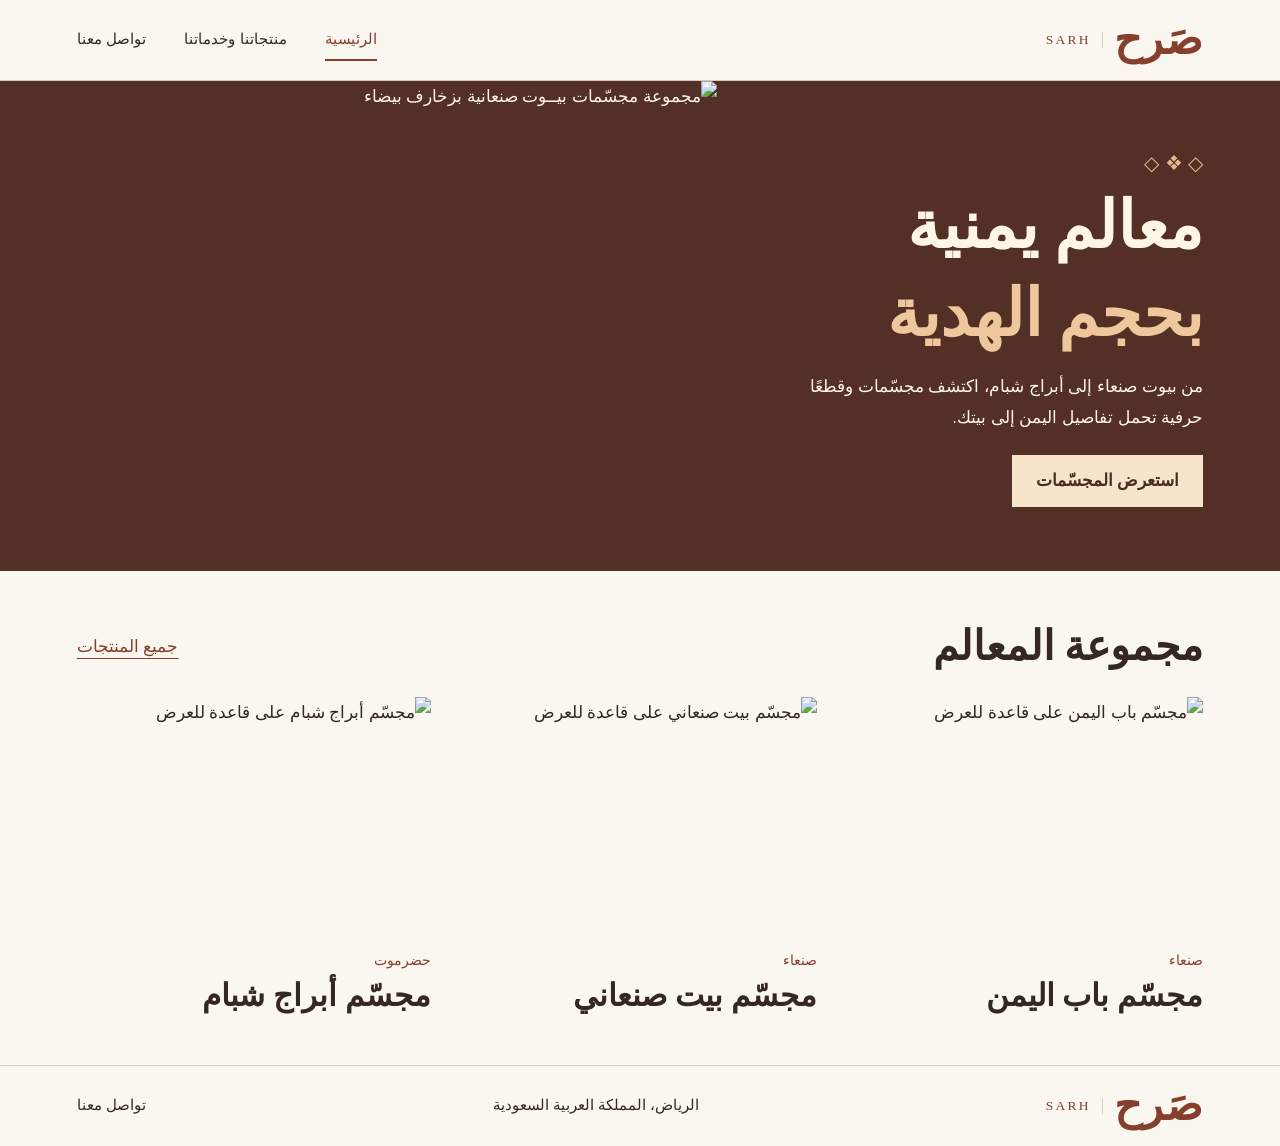
==== index.html @ 7d95e6a8 "Add files via upload" ====
<!doctype html>
<html lang="ar" dir="rtl">
<head><meta charset="utf-8"><meta name="viewport" content="width=device-width, initial-scale=1"><title>الرئيسية | صَرح Sarh</title><link rel="stylesheet" href="style.css"></head>
<body><header><a class="brand" href="index.html" aria-label="صَرح، الرئيسية"><strong>صَرح</strong><small lang="en">SARH</small></a><nav aria-label="التنقّل الرئيسي"><a href="index.html" aria-current="page">الرئيسية</a> <a href="products.html">منتجاتنا وخدماتنا</a> <a href="contact.html">تواصل معنا</a></nav></header>
<main><section class="hero"><div class="copy"><div class="motif" aria-hidden="true">◇ ❖ ◇</div><h1>معالم يمنية<br><em>بحجم الهدية</em></h1><p>من بيوت صنعاء إلى أبراج شبام، اكتشف مجسّمات وقطعًا حرفية تحمل تفاصيل اليمن إلى بيتك.</p><a class="button" href="products.html">استعرض المجسّمات</a></div><img src="assets/images/sanaa.webp" alt="مجموعة مجسّمات بيــوت صنعانية بزخارف بيضاء"></section>
<section class="wrap"><div class="sectionhead"><h2>مجموعة المعالم</h2><a class="line" href="products.html">جميع المنتجات</a></div><div class="grid"><article id="gate">
<a href="products.html#gate" aria-label="عرض مجسّم باب اليمن"><img src="assets/images/gate.webp" alt="مجسّم باب اليمن على قاعدة للعرض"></a>
<small>صنعاء</small><h3>مجسّم باب اليمن</h3></article>
<article id="house">
<a href="products.html#house" aria-label="عرض مجسّم بيت صنعاني"><img src="assets/images/house.webp" alt="مجسّم بيت صنعاني على قاعدة للعرض"></a>
<small>صنعاء</small><h3>مجسّم بيت صنعاني</h3></article>
<article id="shibam">
<a href="products.html#shibam" aria-label="عرض مجسّم أبراج شبام"><img src="assets/images/shibam.webp" alt="مجسّم أبراج شبام على قاعدة للعرض"></a>
<small>حضرموت</small><h3>مجسّم أبراج شبام</h3></article></div></section></main><footer><a class="brand" href="index.html" aria-label="صَرح، الرئيسية"><strong>صَرح</strong><small lang="en">SARH</small></a><span>الرياض، المملكة العربية السعودية</span><a href="contact.html">تواصل معنا</a></footer></body></html>
---- style.css ----
:root {--ink:#352821;--clay:#853f2d;--paper:#faf7f1;--rule:#d8cabc}
* {box-sizing:border-box}
body {margin:0;background:var(--paper);color:var(--ink);font:1.05rem/1.85 Tahoma,Arial,sans-serif}
a {color:inherit;text-decoration:none}
a:focus-visible {outline:3px solid #408d9e;outline-offset:4px}
header,footer,.sectionhead {display:flex;align-items:center;justify-content:space-between;gap:1rem}
header,footer {padding:1rem 6vw}
header {border-bottom:1px solid var(--rule)}
.brand {display:inline-flex;align-items:center;gap:.7rem;color:var(--clay)}
.brand strong {font: bold 2.7rem/1.1 'Traditional Arabic',Georgia,serif}
.brand small {border-inline-start:1px solid var(--rule);padding-inline-start:.7rem;letter-spacing:.18em;font:normal .84rem Georgia,serif;letter-spacing:.17em}
nav {display:flex;gap:clamp(.8rem,3vw,3rem);font-size:.96rem}
nav a {padding:.4rem 0;border-bottom:2px solid transparent}
nav a[aria-current],nav a:hover {color:var(--clay);border-color:var(--clay)}
.hero {display:grid;grid-template-columns:44% 56%;background:#542f25;color:#fff6e7}
.hero>img {width:100%;height:100%;min-height:28rem;object-fit:cover}
.copy {align-self:center;padding:clamp(2rem,5vw,5.5rem) 6vw}
.motif {font-size:1.25rem;color:#e2b68d}
h1,h2,h3 {font-family:'Traditional Arabic',Georgia,serif;margin:0;line-height:1.35}
h1 {font-size:clamp(3rem,5.1vw,5.8rem)}
h1 em {color:#efc79d;font-style:normal}
h2 {font-size:clamp(2.15rem,3.2vw,3.4rem)}
h3 {font-size:1.95rem}
p {margin:.8rem 0 1.4rem}
.copy p {max-width:32rem}
.button {display:inline-block;background:#f6e5ca;color:#492c22;padding:.65rem 1.5rem;font-weight:bold}
.button:hover {background:white}
.wrap {max-width:90rem;margin:auto;padding:3rem 6vw}
.sectionhead {margin-bottom:1.4rem}
.line {color:var(--clay);text-decoration:underline;text-underline-offset:.35rem}
.grid {display:grid;grid-template-columns:repeat(3,minmax(0,1fr));gap:2rem}
article img {width:100%;aspect-ratio:1.5;object-fit:cover;display:block;margin-bottom:.7rem}
article small {color:var(--clay)}
.services {border-top:1px solid var(--rule)}
dl {margin:1.3rem 0}
dt {font-weight:bold}
dd {margin:0 0 1rem}
footer {border-top:1px solid var(--rule);font-size:.92rem}
@media(max-width:700px){
 header {flex-wrap:wrap;justify-content:center;gap:.5rem 2rem}
 nav {gap:1rem}
 .hero {grid-template-columns:1fr}
 .hero>img {min-height:0;height:auto;aspect-ratio:1.6}
 .copy {padding:2rem 6vw}
 .grid {grid-template-columns:1fr;gap:2rem}
 .wrap {padding:2rem 6vw}
 footer {flex-wrap:wrap}
}
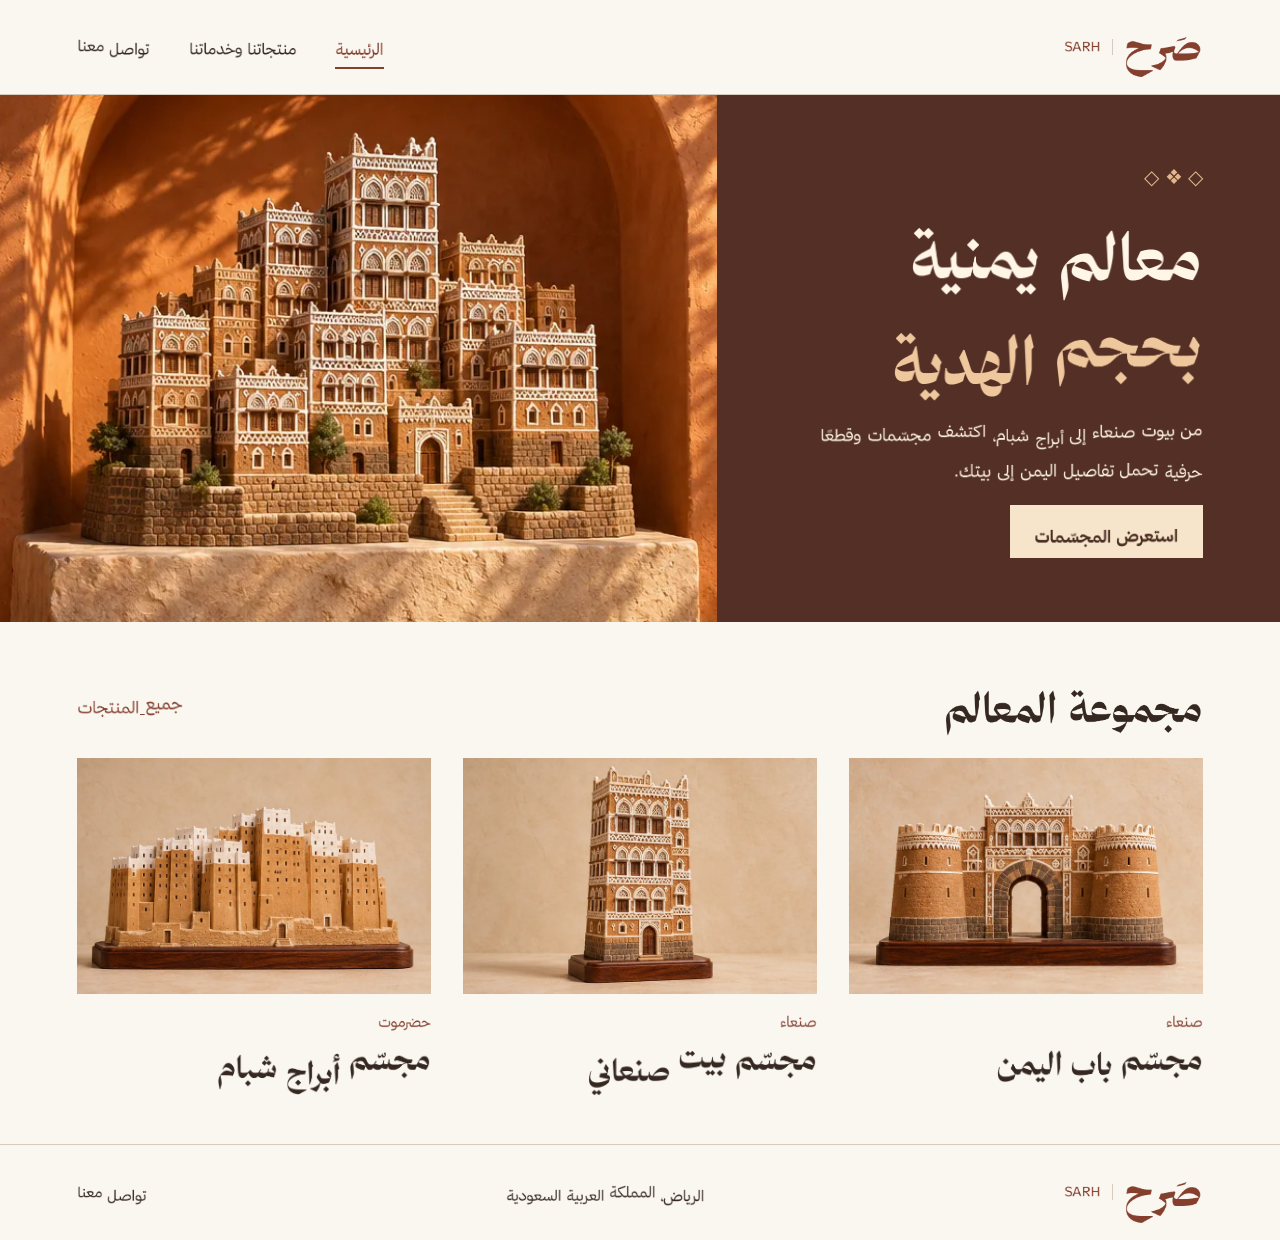
==== commit 2fb22552: "عرض نصوص صَرح بخط ثمانية على جميع الأجهزة" ====
--- a/index.html
+++ b/index.html
@@ -1,14 +1,14 @@
 <!doctype html>
-<html lang="ar" dir="rtl">
-<head><meta charset="utf-8"><meta name="viewport" content="width=device-width, initial-scale=1"><title>الرئيسية | صَرح Sarh</title><link rel="stylesheet" href="style.css"></head>
-<body><header><a class="brand" href="index.html" aria-label="صَرح، الرئيسية"><strong>صَرح</strong><small lang="en">SARH</small></a><nav aria-label="التنقّل الرئيسي"><a href="index.html" aria-current="page">الرئيسية</a> <a href="products.html">منتجاتنا وخدماتنا</a> <a href="contact.html">تواصل معنا</a></nav></header>
-<main><section class="hero"><div class="copy"><div class="motif" aria-hidden="true">◇ ❖ ◇</div><h1>معالم يمنية<br><em>بحجم الهدية</em></h1><p>من بيوت صنعاء إلى أبراج شبام، اكتشف مجسّمات وقطعًا حرفية تحمل تفاصيل اليمن إلى بيتك.</p><a class="button" href="products.html">استعرض المجسّمات</a></div><img src="assets/images/sanaa.webp" alt="مجموعة مجسّمات بيــوت صنعانية بزخارف بيضاء"></section>
-<section class="wrap"><div class="sectionhead"><h2>مجموعة المعالم</h2><a class="line" href="products.html">جميع المنتجات</a></div><div class="grid"><article id="gate">
+<html lang="ar" dir="rtl"><head><meta charset="utf-8"><meta name="viewport" content="width=device-width, initial-scale=1"><title>الرئيسية | صَرح Sarh</title><link rel="stylesheet" href="style.css"><link rel="stylesheet" href="lettering.css"></head>
+<body><header><a class="brand" href="index.html" aria-label="صَرح، الرئيسية"><strong><span class="lettering thmanyahserifdisplay-Bold-635-64e-631-62d">صَرح</span></strong><small lang="en"><span class="lettering thmanyahsans-Regular-53-41-52-48">SARH</span></small></a><nav aria-label="التنقّل الرئيسي"><a href="index.html" aria-current="page"><span class="lettering thmanyahsans-Regular-627-644-631-626-64a-633-64a-629">الرئيسية</span></a> <a href="products.html"><span class="lettering thmanyahsans-Regular-645-646-62a-62c-627-62a-646-627">منتجاتنا</span> <span class="lettering thmanyahsans-Regular-648-62e-62f-645-627-62a-646-627">وخدماتنا</span></a> <a href="contact.html"><span class="lettering thmanyahsans-Regular-62a-648-627-635-644">تواصل</span> <span class="lettering thmanyahsans-Regular-645-639-646-627">معنا</span></a></nav></header>
+<main><section class="hero"><div class="copy"><div class="motif" aria-hidden="true">◇ ❖ ◇</div><h1><span class="lettering thmanyahserifdisplay-Bold-645-639-627-644-645">معالم</span> <span class="lettering thmanyahserifdisplay-Bold-64a-645-646-64a-629">يمنية</span><br><em><span class="lettering thmanyahserifdisplay-Bold-628-62d-62c-645">بحجم</span> <span class="lettering thmanyahserifdisplay-Bold-627-644-647-62f-64a-629">الهدية</span></em></h1><p><span class="lettering thmanyahsans-Regular-645-646">من</span> <span class="lettering thmanyahsans-Regular-628-64a-648-62a">بيوت</span> <span class="lettering thmanyahsans-Regular-635-646-639-627-621">صنعاء</span> <span class="lettering thmanyahsans-Regular-625-644-649">إلى</span> <span class="lettering thmanyahsans-Regular-623-628-631-627-62c">أبراج</span> <span class="lettering thmanyahsans-Regular-634-628-627-645-60c">شبام،</span> <span class="lettering thmanyahsans-Regular-627-643-62a-634-641">اكتشف</span> <span class="lettering thmanyahsans-Regular-645-62c-633-651-645-627-62a">مجسّمات</span> <span class="lettering thmanyahsans-Regular-648-642-637-639-64b-627">وقطعًا</span> <span class="lettering thmanyahsans-Regular-62d-631-641-64a-629">حرفية</span> <span class="lettering thmanyahsans-Regular-62a-62d-645-644">تحمل</span> <span class="lettering thmanyahsans-Regular-62a-641-627-635-64a-644">تفاصيل</span> <span class="lettering thmanyahsans-Regular-627-644-64a-645-646">اليمن</span> <span class="lettering thmanyahsans-Regular-625-644-649">إلى</span> <span class="lettering thmanyahsans-Regular-628-64a-62a-643-2e">بيتك.</span></p><a class="button" href="products.html"><span class="lettering thmanyahsans-Bold-627-633-62a-639-631-636">استعرض</span> <span class="lettering thmanyahsans-Bold-627-644-645-62c-633-651-645-627-62a">المجسّمات</span></a></div><img src="assets/images/sanaa.webp" alt="مجموعة مجسّمات بيــوت صنعانية بزخارف بيضاء"></section>
+<section class="wrap"><div class="sectionhead"><h2><span class="lettering thmanyahserifdisplay-Bold-645-62c-645-648-639-629">مجموعة</span> <span class="lettering thmanyahserifdisplay-Bold-627-644-645-639-627-644-645">المعالم</span></h2><a class="line" href="products.html"><span class="lettering thmanyahsans-Regular-62c-645-64a-639">جميع</span> <span class="lettering thmanyahsans-Regular-627-644-645-646-62a-62c-627-62a">المنتجات</span></a></div><div class="grid"><article id="gate">
 <a href="products.html#gate" aria-label="عرض مجسّم باب اليمن"><img src="assets/images/gate.webp" alt="مجسّم باب اليمن على قاعدة للعرض"></a>
-<small>صنعاء</small><h3>مجسّم باب اليمن</h3></article>
+<small><span class="lettering thmanyahsans-Regular-635-646-639-627-621">صنعاء</span></small><h3><span class="lettering thmanyahserifdisplay-Bold-645-62c-633-651-645">مجسّم</span> <span class="lettering thmanyahserifdisplay-Bold-628-627-628">باب</span> <span class="lettering thmanyahserifdisplay-Bold-627-644-64a-645-646">اليمن</span></h3></article>
 <article id="house">
 <a href="products.html#house" aria-label="عرض مجسّم بيت صنعاني"><img src="assets/images/house.webp" alt="مجسّم بيت صنعاني على قاعدة للعرض"></a>
-<small>صنعاء</small><h3>مجسّم بيت صنعاني</h3></article>
+<small><span class="lettering thmanyahsans-Regular-635-646-639-627-621">صنعاء</span></small><h3><span class="lettering thmanyahserifdisplay-Bold-645-62c-633-651-645">مجسّم</span> <span class="lettering thmanyahserifdisplay-Bold-628-64a-62a">بيت</span> <span class="lettering thmanyahserifdisplay-Bold-635-646-639-627-646-64a">صنعاني</span></h3></article>
 <article id="shibam">
 <a href="products.html#shibam" aria-label="عرض مجسّم أبراج شبام"><img src="assets/images/shibam.webp" alt="مجسّم أبراج شبام على قاعدة للعرض"></a>
-<small>حضرموت</small><h3>مجسّم أبراج شبام</h3></article></div></section></main><footer><a class="brand" href="index.html" aria-label="صَرح، الرئيسية"><strong>صَرح</strong><small lang="en">SARH</small></a><span>الرياض، المملكة العربية السعودية</span><a href="contact.html">تواصل معنا</a></footer></body></html>
+<small><span class="lettering thmanyahsans-Regular-62d-636-631-645-648-62a">حضرموت</span></small><h3><span class="lettering thmanyahserifdisplay-Bold-645-62c-633-651-645">مجسّم</span> <span class="lettering thmanyahserifdisplay-Bold-623-628-631-627-62c">أبراج</span> <span class="lettering thmanyahserifdisplay-Bold-634-628-627-645">شبام</span></h3></article></div></section></main><footer><a class="brand" href="index.html" aria-label="صَرح، الرئيسية"><strong><span class="lettering thmanyahserifdisplay-Bold-635-64e-631-62d">صَرح</span></strong><small lang="en"><span class="lettering thmanyahsans-Regular-53-41-52-48">SARH</span></small></a><span><span class="lettering thmanyahsans-Regular-627-644-631-64a-627-636-60c">الرياض،</span> <span class="lettering thmanyahsans-Regular-627-644-645-645-644-643-629">المملكة</span> <span class="lettering thmanyahsans-Regular-627-644-639-631-628-64a-629">العربية</span> <span class="lettering thmanyahsans-Regular-627-644-633-639-648-62f-64a-629">السعودية</span></span><a href="contact.html"><span class="lettering thmanyahsans-Regular-62a-648-627-635-644">تواصل</span> <span class="lettering thmanyahsans-Regular-645-639-646-627">معنا</span></a></footer>
+</body></html>
--- a/style.css
+++ b/style.css
@@ -1,14 +1,14 @@
 :root {--ink:#352821;--clay:#853f2d;--paper:#faf7f1;--rule:#d8cabc}
 * {box-sizing:border-box}
-body {margin:0;background:var(--paper);color:var(--ink);font:1.05rem/1.85 Tahoma,Arial,sans-serif}
+body {margin:0;background:var(--paper);color:var(--ink);font:1.05rem/1.85 "Thmanyah Sans",Tahoma,Arial,sans-serif}
 a {color:inherit;text-decoration:none}
 a:focus-visible {outline:3px solid #408d9e;outline-offset:4px}
 header,footer,.sectionhead {display:flex;align-items:center;justify-content:space-between;gap:1rem}
 header,footer {padding:1rem 6vw}
 header {border-bottom:1px solid var(--rule)}
 .brand {display:inline-flex;align-items:center;gap:.7rem;color:var(--clay)}
-.brand strong {font: bold 2.7rem/1.1 'Traditional Arabic',Georgia,serif}
-.brand small {border-inline-start:1px solid var(--rule);padding-inline-start:.7rem;letter-spacing:.18em;font:normal .84rem Georgia,serif;letter-spacing:.17em}
+.brand strong {font: bold 2.7rem/1.1 "Thmanyah Serif Display","Thmanyah Sans","Traditional Arabic",Georgia,serif}
+.brand small {border-inline-start:1px solid var(--rule);padding-inline-start:.7rem;letter-spacing:.18em;font:normal .84rem "Thmanyah Sans",Georgia,serif;letter-spacing:.17em}
 nav {display:flex;gap:clamp(.8rem,3vw,3rem);font-size:.96rem}
 nav a {padding:.4rem 0;border-bottom:2px solid transparent}
 nav a[aria-current],nav a:hover {color:var(--clay);border-color:var(--clay)}
@@ -16,7 +16,7 @@
 .hero>img {width:100%;height:100%;min-height:28rem;object-fit:cover}
 .copy {align-self:center;padding:clamp(2rem,5vw,5.5rem) 6vw}
 .motif {font-size:1.25rem;color:#e2b68d}
-h1,h2,h3 {font-family:'Traditional Arabic',Georgia,serif;margin:0;line-height:1.35}
+h1,h2,h3 {font-family:"Thmanyah Serif Display","Thmanyah Sans","Traditional Arabic",Georgia,serif;margin:0;line-height:1.35}
 h1 {font-size:clamp(3rem,5.1vw,5.8rem)}
 h1 em {color:#efc79d;font-style:normal}
 h2 {font-size:clamp(2.15rem,3.2vw,3.4rem)}
--- a/lettering.css
+++ b/lettering.css
@@ -0,0 +1,137 @@
+/* Fixed artwork from the store copy. The original text remains available to readers. */
+@supports (mask-image: linear-gradient(black,black)) {
+@media screen and (forced-colors:none), print {
+.lettering {position:relative;display:inline-block;width:var(--width);height:var(--height);vertical-align:var(--offset);line-height:1;white-space:nowrap;-webkit-text-fill-color:transparent}
+.lettering::after {content:"";position:absolute;inset:0;background:currentColor;mask:var(--ink-image) center/100% 100% no-repeat;pointer-events:none}
+}
+}
+.thmanyahserifdisplay-Bold-635-64e-631-62d{--width:1.8333333333333333em;--height:0.9848484848484849em;--offset:-0.4090909090909091em;--ink-image:url([data-uri])}
+.thmanyahsans-Regular-53-41-52-48{--width:2.7083333333333335em;--height:0.8055555555555556em;--offset:-0.05555555555555555em;--ink-image:url([data-uri])}
+.thmanyahsans-Regular-627-644-631-626-64a-633-64a-629{--width:3.2083333333333335em;--height:1.0694444444444444em;--offset:-0.2777777777777778em;--ink-image:url([data-uri])}
+.thmanyahsans-Regular-645-646-62a-62c-627-62a-646-627{--width:3.236111111111111em;--height:1.0833333333333333em;--offset:-0.2916666666666667em;--ink-image:url([data-uri])}
+.thmanyahsans-Regular-648-62e-62f-645-627-62a-646-627{--width:3.513888888888889em;--height:1.0416666666666667em;--offset:-0.25em;--ink-image:url([data-uri])}
+.thmanyahsans-Regular-62a-648-627-635-644{--width:2.7083333333333335em;--height:1.0833333333333333em;--offset:-0.2916666666666667em;--ink-image:url([data-uri])}
+.thmanyahsans-Regular-645-639-646-627{--width:1.8055555555555556em;--height:0.8472222222222222em;--offset:-0.05555555555555555em;--ink-image:url([data-uri])}
+.thmanyahserifdisplay-Bold-645-639-627-644-645{--width:2.227272727272727em;--height:1.106060606060606em;--offset:-0.32575757575757575em;--ink-image:url([data-uri])}
+.thmanyahserifdisplay-Bold-64a-645-646-64a-629{--width:2.022727272727273em;--height:1.0757575757575757em;--offset:-0.2727272727272727em;--ink-image:url([data-uri])}
+.thmanyahserifdisplay-Bold-628-62d-62c-645{--width:2.2803030303030303em;--height:0.8106060606060606em;--offset:-0.32575757575757575em;--ink-image:url([data-uri])}
+.thmanyahserifdisplay-Bold-627-644-647-62f-64a-629{--width:2.257575757575758em;--height:1.0757575757575757em;--offset:-0.2727272727272727em;--ink-image:url([data-uri])}
+.thmanyahsans-Regular-645-646{--width:1.3611111111111112em;--height:0.7777777777777778em;--offset:-0.2777777777777778em;--ink-image:url([data-uri])}
+.thmanyahsans-Regular-628-64a-648-62a{--width:2.0833333333333335em;--height:0.8333333333333334em;--offset:-0.2916666666666667em;--ink-image:url([data-uri])}
+.thmanyahsans-Regular-635-646-639-627-621{--width:2.625em;--height:0.875em;--offset:-0.08333333333333333em;--ink-image:url([data-uri])}
+.thmanyahsans-Regular-625-644-649{--width:1.0694444444444444em;--height:1.1111111111111112em;--offset:-0.3194444444444444em;--ink-image:url([data-uri])}
+.thmanyahsans-Regular-623-628-631-627-62c{--width:1.7916666666666667em;--height:1.3055555555555556em;--offset:-0.3611111111111111em;--ink-image:url([data-uri])}
+.thmanyahsans-Regular-634-628-627-645-60c{--width:2.25em;--height:1.1388888888888888em;--offset:-0.3472222222222222em;--ink-image:url([data-uri])}
+.thmanyahsans-Regular-627-643-62a-634-641{--width:3em;--height:0.8611111111111112em;--offset:-0.06944444444444445em;--ink-image:url([data-uri])}
+.thmanyahsans-Regular-645-62c-633-651-645-627-62a{--width:3.9166666666666665em;--height:1.0833333333333333em;--offset:-0.2916666666666667em;--ink-image:url([data-uri])}
+.thmanyahsans-Regular-648-642-637-639-64b-627{--width:2.513888888888889em;--height:1.1111111111111112em;--offset:-0.25em;--ink-image:url([data-uri])}
+.thmanyahsans-Regular-62d-631-641-64a-629{--width:2.361111111111111em;--height:1.1527777777777777em;--offset:-0.2777777777777778em;--ink-image:url([data-uri])}
+.thmanyahsans-Regular-62a-62d-645-644{--width:2.361111111111111em;--height:1em;--offset:-0.20833333333333334em;--ink-image:url([data-uri])}
+.thmanyahsans-Regular-62a-641-627-635-64a-644{--width:3.0972222222222223em;--height:1.0694444444444444em;--offset:-0.2777777777777778em;--ink-image:url([data-uri])}
+.thmanyahsans-Regular-627-644-64a-645-646{--width:2.2777777777777777em;--height:1.0694444444444444em;--offset:-0.2777777777777778em;--ink-image:url([data-uri])}
+.thmanyahsans-Regular-628-64a-62a-643-2e{--width:2.3194444444444446em;--height:1.0833333333333333em;--offset:-0.2916666666666667em;--ink-image:url([data-uri])}
+.thmanyahsans-Bold-627-633-62a-639-631-636{--width:3.75em;--height:1.1111111111111112em;--offset:-0.3055555555555556em;--ink-image:url([data-uri])}
+.thmanyahsans-Bold-627-644-645-62c-633-651-645-627-62a{--width:4.611111111111111em;--height:1.125em;--offset:-0.3194444444444444em;--ink-image:url([data-uri])}
+.thmanyahserifdisplay-Bold-645-62c-645-648-639-629{--width:3.303030303030303em;--height:1.0984848484848484em;--offset:-0.29545454545454547em;--ink-image:url([data-uri])}
+.thmanyahserifdisplay-Bold-627-644-645-639-627-644-645{--width:2.772727272727273em;--height:1.106060606060606em;--offset:-0.32575757575757575em;--ink-image:url([data-uri])}
+.thmanyahsans-Regular-62c-645-64a-639{--width:2.263888888888889em;--height:0.8472222222222222em;--offset:-0.375em;--ink-image:url([data-uri])}
+.thmanyahsans-Regular-627-644-645-646-62a-62c-627-62a{--width:3.763888888888889em;--height:1.0833333333333333em;--offset:-0.2916666666666667em;--ink-image:url([data-uri])}
+.thmanyahserifdisplay-Bold-645-62c-633-651-645{--width:2.628787878787879em;--height:0.9242424242424242em;--offset:-0.32575757575757575em;--ink-image:url([data-uri])}
+.thmanyahserifdisplay-Bold-628-627-628{--width:1.378787878787879em;--height:1.0833333333333333em;--offset:-0.30303030303030304em;--ink-image:url([data-uri])}
+.thmanyahserifdisplay-Bold-627-644-64a-645-646{--width:2.0984848484848486em;--height:1.053030303030303em;--offset:-0.2727272727272727em;--ink-image:url([data-uri])}
+.thmanyahserifdisplay-Bold-628-64a-62a{--width:1.5681818181818181em;--height:0.8484848484848485em;--offset:-0.29545454545454547em;--ink-image:url([data-uri])}
+.thmanyahserifdisplay-Bold-635-646-639-627-646-64a{--width:2.6363636363636362em;--height:1.2727272727272727em;--offset:-0.49242424242424243em;--ink-image:url([data-uri])}
+.thmanyahsans-Regular-62d-636-631-645-648-62a{--width:3.7916666666666665em;--height:0.9027777777777778em;--offset:-0.2916666666666667em;--ink-image:url([data-uri])}
+.thmanyahserifdisplay-Bold-623-628-631-627-62c{--width:1.7803030303030303em;--height:1.356060606060606em;--offset:-0.36363636363636365em;--ink-image:url([data-uri])}
+.thmanyahserifdisplay-Bold-634-628-627-645{--width:1.946969696969697em;--height:1.1742424242424243em;--offset:-0.3939393939393939em;--ink-image:url([data-uri])}
+.thmanyahsans-Regular-627-644-631-64a-627-636-60c{--width:3.0555555555555554em;--height:1.1111111111111112em;--offset:-0.3194444444444444em;--ink-image:url([data-uri])}
+.thmanyahsans-Regular-627-644-645-645-644-643-629{--width:3.2083333333333335em;--height:0.8472222222222222em;--offset:-0.041666666666666664em;--ink-image:url([data-uri])}
+.thmanyahsans-Regular-627-644-639-631-628-64a-629{--width:2.6666666666666665em;--height:1.0833333333333333em;--offset:-0.2916666666666667em;--ink-image:url([data-uri])}
+.thmanyahsans-Regular-627-644-633-639-648-62f-64a-629{--width:3.763888888888889em;--height:1.0833333333333333em;--offset:-0.2916666666666667em;--ink-image:url([data-uri])}
+.thmanyahserifdisplay-Bold-645-646-62a-62c-627-62a-646-627{--width:2.962121212121212em;--height:1.0757575757575757em;--offset:-0.29545454545454547em;--ink-image:url([data-uri])}
+.thmanyahserifdisplay-Bold-648-62e-62f-645-627-62a-646-627{--width:3.234848484848485em;--height:1.0378787878787878em;--offset:-0.25757575757575757em;--ink-image:url([data-uri])}
+.thmanyahsans-Regular-627-62e-62a-631{--width:1.5555555555555556em;--height:1.0277777777777777em;--offset:-0.2361111111111111em;--ink-image:url([data-uri])}
+.thmanyahsans-Regular-627-644-645-62c-633-651-645{--width:3.4444444444444446em;--height:1.1111111111111112em;--offset:-0.3194444444444444em;--ink-image:url([data-uri])}
+.thmanyahsans-Regular-627-644-630-64a{--width:1.9583333333333333em;--height:1.2638888888888888em;--offset:-0.4444444444444444em;--ink-image:url([data-uri])}
+.thmanyahsans-Regular-64a-639-62c-628-643{--width:2.888888888888889em;--height:1.0833333333333333em;--offset:-0.2916666666666667em;--ink-image:url([data-uri])}
+.thmanyahsans-Regular-648-627-633-62a-641-633-631{--width:3.4305555555555554em;--height:1.0555555555555556em;--offset:-0.2638888888888889em;--ink-image:url([data-uri])}
+.thmanyahsans-Regular-639-646{--width:1.3333333333333333em;--height:0.7777777777777778em;--offset:-0.2777777777777778em;--ink-image:url([data-uri])}
+.thmanyahsans-Regular-633-639-631-647{--width:2.236111111111111em;--height:0.75em;--offset:-0.2777777777777778em;--ink-image:url([data-uri])}
+.thmanyahsans-Regular-648-62a-641-627-635-64a-644{--width:3.5555555555555554em;--height:1.0694444444444444em;--offset:-0.2777777777777778em;--ink-image:url([data-uri])}
+.thmanyahsans-Regular-637-644-628-647{--width:1.9722222222222223em;--height:1.0833333333333333em;--offset:-0.2916666666666667em;--ink-image:url([data-uri])}
+.thmanyahsans-Regular-639-628-631{--width:1.2083333333333333em;--height:0.7916666666666666em;--offset:-0.2916666666666667em;--ink-image:url([data-uri])}
+.thmanyahsans-Regular-648-627-62a-633-627-628-2e{--width:3.3333333333333335em;--height:1.0833333333333333em;--offset:-0.2916666666666667em;--ink-image:url([data-uri])}
+.thmanyahsans-Regular-64a-62d-64a-637{--width:2.2916666666666665em;--height:1.0694444444444444em;--offset:-0.2777777777777778em;--ink-image:url([data-uri])}
+.thmanyahsans-Regular-628-631-62c-627-646{--width:2.2083333333333335em;--height:1.0833333333333333em;--offset:-0.2916666666666667em;--ink-image:url([data-uri])}
+.thmanyahsans-Regular-628-628-648-627-628-629{--width:2.25em;--height:1.0833333333333333em;--offset:-0.2916666666666667em;--ink-image:url([data-uri])}
+.thmanyahsans-Regular-645-642-648-651-633-629-60c{--width:3.1666666666666665em;--height:1.0833333333333333em;--offset:-0.2916666666666667em;--ink-image:url([data-uri])}
+.thmanyahsans-Regular-641-64a{--width:0.8333333333333334em;--height:1.4305555555555556em;--offset:-0.5em;--ink-image:url([data-uri])}
+.thmanyahsans-Regular-642-637-639-629{--width:2.3333333333333335em;--height:0.9027777777777778em;--offset:-0.041666666666666664em;--ink-image:url([data-uri])}
+.thmanyahsans-Regular-62a-633-62a-639-64a-62f{--width:3.0277777777777777em;--height:0.9861111111111112em;--offset:-0.2777777777777778em;--ink-image:url([data-uri])}
+.thmanyahsans-Regular-647-64a-626-629{--width:1.9305555555555556em;--height:1.0694444444444444em;--offset:-0.2777777777777778em;--ink-image:url([data-uri])}
+.thmanyahsans-Regular-627-644-645-62f-62e-644{--width:3.138888888888889em;--height:1em;--offset:-0.20833333333333334em;--ink-image:url([data-uri])}
+.thmanyahsans-Regular-627-644-62a-627-631-64a-62e-64a{--width:2.9166666666666665em;--height:1.2916666666666667em;--offset:-0.5em;--ink-image:url([data-uri])}
+.thmanyahsans-Regular-644-635-646-639-627-621{--width:2.888888888888889em;--height:0.875em;--offset:-0.08333333333333333em;--ink-image:url([data-uri])}
+.thmanyahsans-Regular-627-644-642-62f-64a-645-629-2e{--width:3.4444444444444446em;--height:1.0694444444444444em;--offset:-0.2777777777777778em;--ink-image:url([data-uri])}
+.thmanyahsans-Regular-627-637-644-628{--width:2.25em;--height:1.0972222222222223em;--offset:-0.3055555555555556em;--ink-image:url([data-uri])}
+.thmanyahsans-Regular-648-627-62a-633-627-628{--width:3.013888888888889em;--height:1.0833333333333333em;--offset:-0.2916666666666667em;--ink-image:url([data-uri])}
+.thmanyahsans-Regular-62a-644-62a-641{--width:2.013888888888889em;--height:0.8611111111111112em;--offset:-0.06944444444444445em;--ink-image:url([data-uri])}
+.thmanyahsans-Regular-627-644-632-62e-627-631-641{--width:2.9027777777777777em;--height:1.1527777777777777em;--offset:-0.2777777777777778em;--ink-image:url([data-uri])}
+.thmanyahsans-Regular-627-644-628-64a-636-627-621{--width:2.9305555555555554em;--height:1.0833333333333333em;--offset:-0.2916666666666667em;--ink-image:url([data-uri])}
+.thmanyahsans-Regular-62d-648-644{--width:1.8194444444444444em;--height:1.0833333333333333em;--offset:-0.2916666666666667em;--ink-image:url([data-uri])}
+.t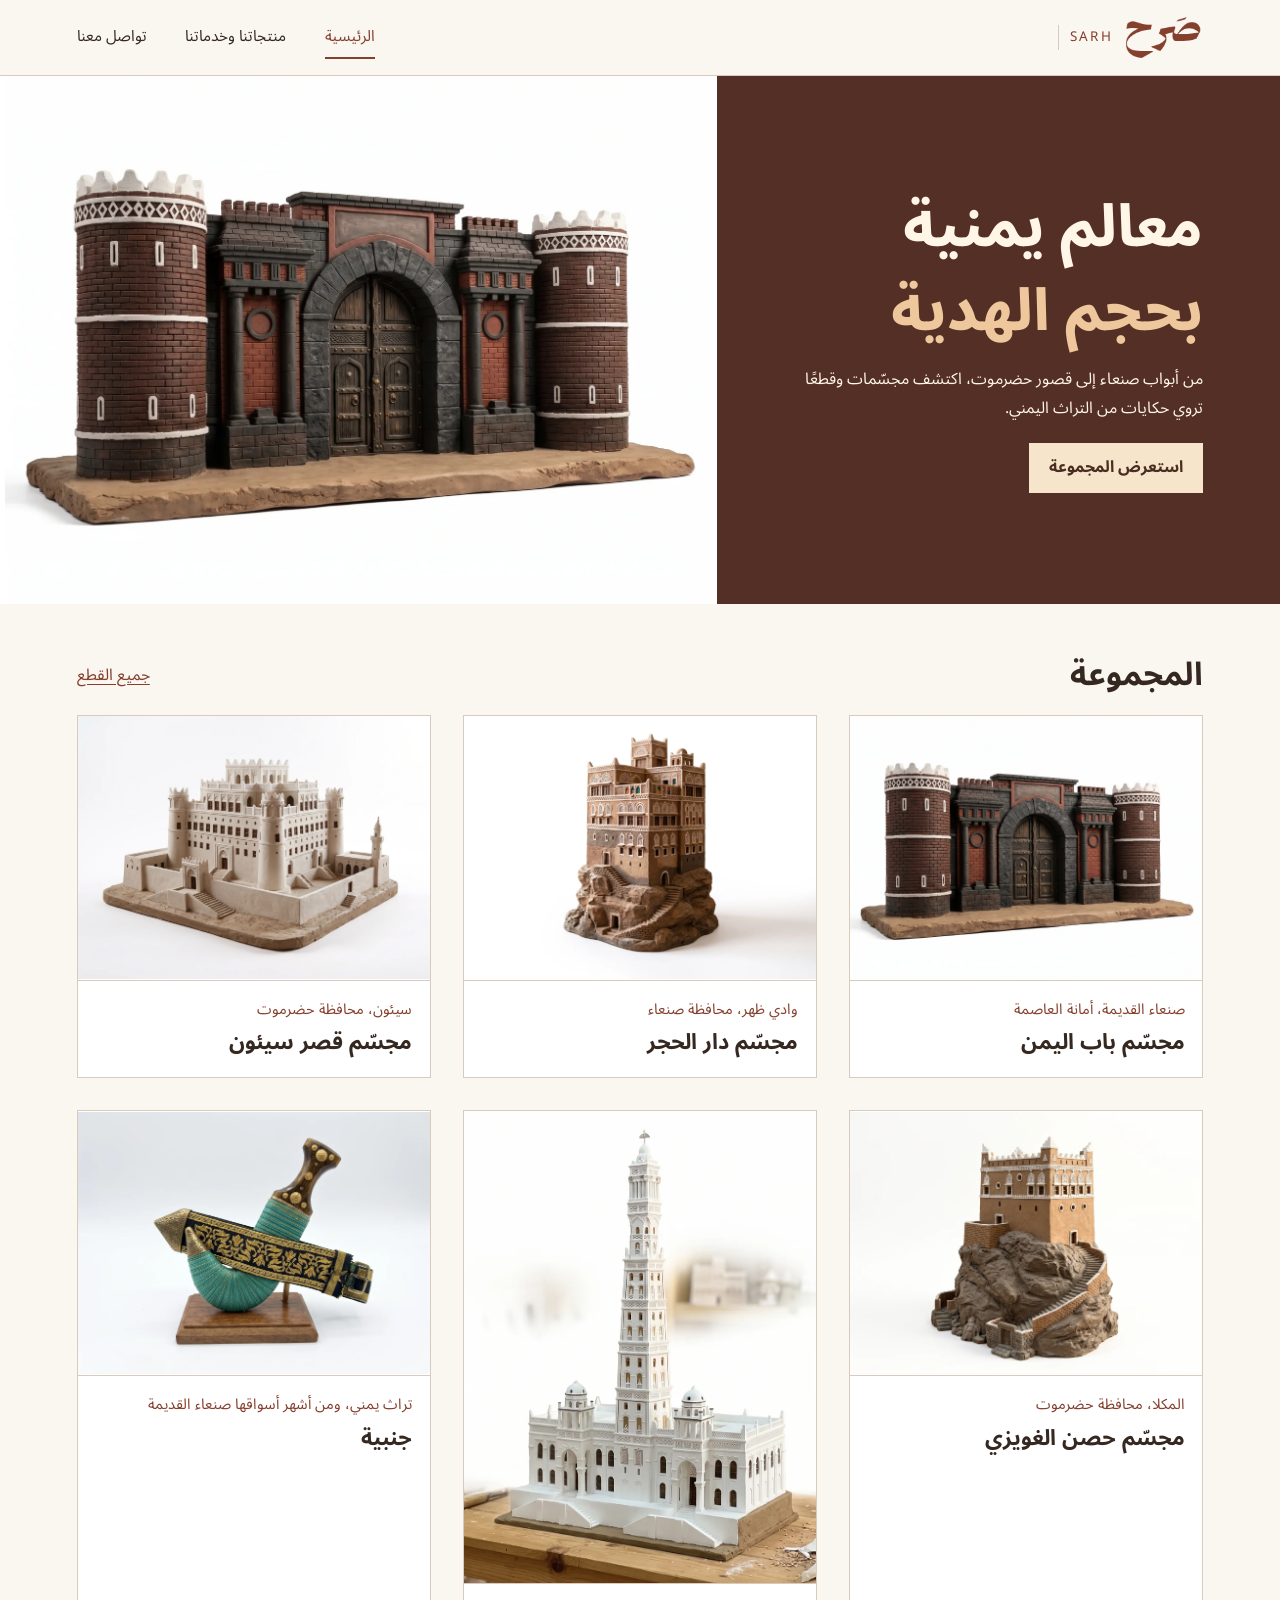
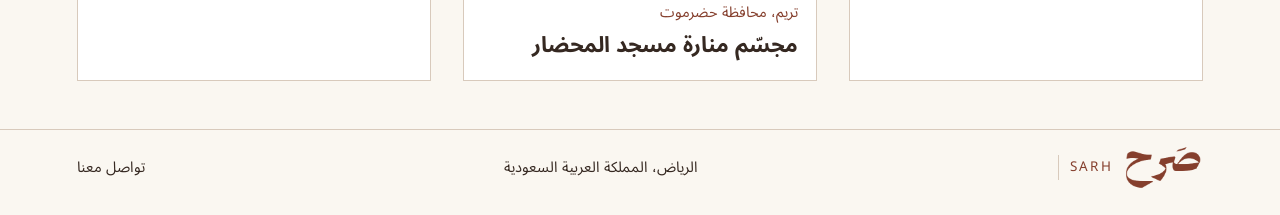
==== commit d61273ab: "استبدال المجموعة وتحسين عرض الخط العربي" ====
--- a/index.html
+++ b/index.html
@@ -1,14 +1,49 @@
-<!doctype html>
-<html lang="ar" dir="rtl"><head><meta charset="utf-8"><meta name="viewport" content="width=device-width, initial-scale=1"><title>الرئيسية | صَرح Sarh</title><link rel="stylesheet" href="style.css"><link rel="stylesheet" href="lettering.css"></head>
-<body><header><a class="brand" href="index.html" aria-label="صَرح، الرئيسية"><strong><span class="lettering thmanyahserifdisplay-Bold-635-64e-631-62d">صَرح</span></strong><small lang="en"><span class="lettering thmanyahsans-Regular-53-41-52-48">SARH</span></small></a><nav aria-label="التنقّل الرئيسي"><a href="index.html" aria-current="page"><span class="lettering thmanyahsans-Regular-627-644-631-626-64a-633-64a-629">الرئيسية</span></a> <a href="products.html"><span class="lettering thmanyahsans-Regular-645-646-62a-62c-627-62a-646-627">منتجاتنا</span> <span class="lettering thmanyahsans-Regular-648-62e-62f-645-627-62a-646-627">وخدماتنا</span></a> <a href="contact.html"><span class="lettering thmanyahsans-Regular-62a-648-627-635-644">تواصل</span> <span class="lettering thmanyahsans-Regular-645-639-646-627">معنا</span></a></nav></header>
-<main><section class="hero"><div class="copy"><div class="motif" aria-hidden="true">◇ ❖ ◇</div><h1><span class="lettering thmanyahserifdisplay-Bold-645-639-627-644-645">معالم</span> <span class="lettering thmanyahserifdisplay-Bold-64a-645-646-64a-629">يمنية</span><br><em><span class="lettering thmanyahserifdisplay-Bold-628-62d-62c-645">بحجم</span> <span class="lettering thmanyahserifdisplay-Bold-627-644-647-62f-64a-629">الهدية</span></em></h1><p><span class="lettering thmanyahsans-Regular-645-646">من</span> <span class="lettering thmanyahsans-Regular-628-64a-648-62a">بيوت</span> <span class="lettering thmanyahsans-Regular-635-646-639-627-621">صنعاء</span> <span class="lettering thmanyahsans-Regular-625-644-649">إلى</span> <span class="lettering thmanyahsans-Regular-623-628-631-627-62c">أبراج</span> <span class="lettering thmanyahsans-Regular-634-628-627-645-60c">شبام،</span> <span class="lettering thmanyahsans-Regular-627-643-62a-634-641">اكتشف</span> <span class="lettering thmanyahsans-Regular-645-62c-633-651-645-627-62a">مجسّمات</span> <span class="lettering thmanyahsans-Regular-648-642-637-639-64b-627">وقطعًا</span> <span class="lettering thmanyahsans-Regular-62d-631-641-64a-629">حرفية</span> <span class="lettering thmanyahsans-Regular-62a-62d-645-644">تحمل</span> <span class="lettering thmanyahsans-Regular-62a-641-627-635-64a-644">تفاصيل</span> <span class="lettering thmanyahsans-Regular-627-644-64a-645-646">اليمن</span> <span class="lettering thmanyahsans-Regular-625-644-649">إلى</span> <span class="lettering thmanyahsans-Regular-628-64a-62a-643-2e">بيتك.</span></p><a class="button" href="products.html"><span class="lettering thmanyahsans-Bold-627-633-62a-639-631-636">استعرض</span> <span class="lettering thmanyahsans-Bold-627-644-645-62c-633-651-645-627-62a">المجسّمات</span></a></div><img src="assets/images/sanaa.webp" alt="مجموعة مجسّمات بيــوت صنعانية بزخارف بيضاء"></section>
-<section class="wrap"><div class="sectionhead"><h2><span class="lettering thmanyahserifdisplay-Bold-645-62c-645-648-639-629">مجموعة</span> <span class="lettering thmanyahserifdisplay-Bold-627-644-645-639-627-644-645">المعالم</span></h2><a class="line" href="products.html"><span class="lettering thmanyahsans-Regular-62c-645-64a-639">جميع</span> <span class="lettering thmanyahsans-Regular-627-644-645-646-62a-62c-627-62a">المنتجات</span></a></div><div class="grid"><article id="gate">
-<a href="products.html#gate" aria-label="عرض مجسّم باب اليمن"><img src="assets/images/gate.webp" alt="مجسّم باب اليمن على قاعدة للعرض"></a>
-<small><span class="lettering thmanyahsans-Regular-635-646-639-627-621">صنعاء</span></small><h3><span class="lettering thmanyahserifdisplay-Bold-645-62c-633-651-645">مجسّم</span> <span class="lettering thmanyahserifdisplay-Bold-628-627-628">باب</span> <span class="lettering thmanyahserifdisplay-Bold-627-644-64a-645-646">اليمن</span></h3></article>
-<article id="house">
-<a href="products.html#house" aria-label="عرض مجسّم بيت صنعاني"><img src="assets/images/house.webp" alt="مجسّم بيت صنعاني على قاعدة للعرض"></a>
-<small><span class="lettering thmanyahsans-Regular-635-646-639-627-621">صنعاء</span></small><h3><span class="lettering thmanyahserifdisplay-Bold-645-62c-633-651-645">مجسّم</span> <span class="lettering thmanyahserifdisplay-Bold-628-64a-62a">بيت</span> <span class="lettering thmanyahserifdisplay-Bold-635-646-639-627-646-64a">صنعاني</span></h3></article>
-<article id="shibam">
-<a href="products.html#shibam" aria-label="عرض مجسّم أبراج شبام"><img src="assets/images/shibam.webp" alt="مجسّم أبراج شبام على قاعدة للعرض"></a>
-<small><span class="lettering thmanyahsans-Regular-62d-636-631-645-648-62a">حضرموت</span></small><h3><span class="lettering thmanyahserifdisplay-Bold-645-62c-633-651-645">مجسّم</span> <span class="lettering thmanyahserifdisplay-Bold-623-628-631-627-62c">أبراج</span> <span class="lettering thmanyahserifdisplay-Bold-634-628-627-645">شبام</span></h3></article></div></section></main><footer><a class="brand" href="index.html" aria-label="صَرح، الرئيسية"><strong><span class="lettering thmanyahserifdisplay-Bold-635-64e-631-62d">صَرح</span></strong><small lang="en"><span class="lettering thmanyahsans-Regular-53-41-52-48">SARH</span></small></a><span><span class="lettering thmanyahsans-Regular-627-644-631-64a-627-636-60c">الرياض،</span> <span class="lettering thmanyahsans-Regular-627-644-645-645-644-643-629">المملكة</span> <span class="lettering thmanyahsans-Regular-627-644-639-631-628-64a-629">العربية</span> <span class="lettering thmanyahsans-Regular-627-644-633-639-648-62f-64a-629">السعودية</span></span><a href="contact.html"><span class="lettering thmanyahsans-Regular-62a-648-627-635-644">تواصل</span> <span class="lettering thmanyahsans-Regular-645-639-646-627">معنا</span></a></footer>
-</body></html>+<!doctype html>
+<html lang="ar" dir="rtl">
+<head>
+  <meta charset="utf-8">
+  <meta name="viewport" content="width=device-width, initial-scale=1">
+  <title>الرئيسية | صَرح Sarh</title>
+  <link rel="stylesheet" href="https://fonts.googleapis.com/css2?family=Noto+Sans+Arabic:wght@400..800&amp;display=swap">
+  <link rel="stylesheet" href="style.css">
+  <link rel="stylesheet" href="brand.css">
+</head>
+<body>
+  <header><a class="brand" href="index.html" aria-label="صَرح، الرئيسية"><strong>صَرح</strong><small lang="en" dir="ltr">SARH</small></a><nav aria-label="التنقّل الرئيسي"><a href="index.html" aria-current="page">الرئيسية</a>
+<a href="products.html">منتجاتنا وخدماتنا</a>
+<a href="contact.html">تواصل معنا</a></nav></header>
+  <main>
+  <section class="hero">
+  <div class="copy">
+    <h1>معالم يمنية<br><em>بحجم الهدية</em></h1>
+    <p>من أبواب صنعاء إلى قصور حضرموت، اكتشف مجسّمات وقطعًا تروي حكايات من التراث اليمني.</p>
+    <a class="button" href="products.html">استعرض المجموعة</a>
+  </div>
+  <div class="hero-image"><img src="assets/images/bab-al-yemen.webp" alt="مجسّم باب اليمن" decoding="async"></div>
+</section>
+<section class="wrap" aria-labelledby="collection">
+  <div class="sectionhead"><h2 id="collection">المجموعة</h2><a class="line" href="products.html">جميع القطع</a></div>
+  <div class="grid"><article>
+          <a class="product-image" href="products.html#bab-al-yemen" aria-label="عرض مجسّم باب اليمن"><img src="assets/images/bab-al-yemen.webp" alt="باب اليمن" loading="lazy" decoding="async"></a>
+          <div class="product-copy"><p class="place">صنعاء القديمة، أمانة العاصمة</p><h3><a href="products.html#bab-al-yemen">مجسّم باب اليمن</a></h3></div>
+        </article><article>
+          <a class="product-image" href="products.html#dar-al-hajar" aria-label="عرض مجسّم دار الحجر"><img src="assets/images/dar-al-hajar.webp" alt="دار الحجر" loading="lazy" decoding="async"></a>
+          <div class="product-copy"><p class="place">وادي ظهر، محافظة صنعاء</p><h3><a href="products.html#dar-al-hajar">مجسّم دار الحجر</a></h3></div>
+        </article><article>
+          <a class="product-image" href="products.html#seiyun-palace" aria-label="عرض مجسّم قصر سيئون"><img src="assets/images/seiyun-palace.webp" alt="قصر سيئون" loading="lazy" decoding="async"></a>
+          <div class="product-copy"><p class="place">سيئون، محافظة حضرموت</p><h3><a href="products.html#seiyun-palace">مجسّم قصر سيئون</a></h3></div>
+        </article><article>
+          <a class="product-image" href="products.html#al-ghuwaizi-fort" aria-label="عرض مجسّم حصن الغويزي"><img src="assets/images/al-ghuwaizi-fort.webp" alt="حصن الغويزي" loading="lazy" decoding="async"></a>
+          <div class="product-copy"><p class="place">المكلا، محافظة حضرموت</p><h3><a href="products.html#al-ghuwaizi-fort">مجسّم حصن الغويزي</a></h3></div>
+        </article><article>
+          <a class="product-image" href="products.html#al-mihdar-minaret" aria-label="عرض مجسّم منارة مسجد المحضار"><img src="assets/images/al-mihdar-minaret.webp" alt="منارة مسجد المحضار" loading="lazy" decoding="async"></a>
+          <div class="product-copy"><p class="place">تريم، محافظة حضرموت</p><h3><a href="products.html#al-mihdar-minaret">مجسّم منارة مسجد المحضار</a></h3></div>
+        </article><article>
+          <a class="product-image" href="products.html#yemeni-jambiya" aria-label="عرض جنبية"><img src="assets/images/yemeni-jambiya.webp" alt="جنبية" loading="lazy" decoding="async"></a>
+          <div class="product-copy"><p class="place">تراث يمني، ومن أشهر أسواقها صنعاء القديمة</p><h3><a href="products.html#yemeni-jambiya">جنبية</a></h3></div>
+        </article></div>
+</section>
+  </main>
+  <footer><a class="brand" href="index.html" aria-label="صَرح، الرئيسية"><strong>صَرح</strong><small lang="en" dir="ltr">SARH</small></a><span>الرياض، المملكة العربية السعودية</span><a href="contact.html">تواصل معنا</a></footer>
+</body>
+</html>
--- a/style.css
+++ b/style.css
@@ -1,48 +1,85 @@
-:root {--ink:#352821;--clay:#853f2d;--paper:#faf7f1;--rule:#d8cabc}
-* {box-sizing:border-box}
-body {margin:0;background:var(--paper);color:var(--ink);font:1.05rem/1.85 "Thmanyah Sans",Tahoma,Arial,sans-serif}
-a {color:inherit;text-decoration:none}
-a:focus-visible {outline:3px solid #408d9e;outline-offset:4px}
-header,footer,.sectionhead {display:flex;align-items:center;justify-content:space-between;gap:1rem}
-header,footer {padding:1rem 6vw}
-header {border-bottom:1px solid var(--rule)}
-.brand {display:inline-flex;align-items:center;gap:.7rem;color:var(--clay)}
-.brand strong {font: bold 2.7rem/1.1 "Thmanyah Serif Display","Thmanyah Sans","Traditional Arabic",Georgia,serif}
-.brand small {border-inline-start:1px solid var(--rule);padding-inline-start:.7rem;letter-spacing:.18em;font:normal .84rem "Thmanyah Sans",Georgia,serif;letter-spacing:.17em}
-nav {display:flex;gap:clamp(.8rem,3vw,3rem);font-size:.96rem}
-nav a {padding:.4rem 0;border-bottom:2px solid transparent}
-nav a[aria-current],nav a:hover {color:var(--clay);border-color:var(--clay)}
-.hero {display:grid;grid-template-columns:44% 56%;background:#542f25;color:#fff6e7}
-.hero>img {width:100%;height:100%;min-height:28rem;object-fit:cover}
-.copy {align-self:center;padding:clamp(2rem,5vw,5.5rem) 6vw}
-.motif {font-size:1.25rem;color:#e2b68d}
-h1,h2,h3 {font-family:"Thmanyah Serif Display","Thmanyah Sans","Traditional Arabic",Georgia,serif;margin:0;line-height:1.35}
-h1 {font-size:clamp(3rem,5.1vw,5.8rem)}
-h1 em {color:#efc79d;font-style:normal}
-h2 {font-size:clamp(2.15rem,3.2vw,3.4rem)}
-h3 {font-size:1.95rem}
-p {margin:.8rem 0 1.4rem}
-.copy p {max-width:32rem}
-.button {display:inline-block;background:#f6e5ca;color:#492c22;padding:.65rem 1.5rem;font-weight:bold}
-.button:hover {background:white}
-.wrap {max-width:90rem;margin:auto;padding:3rem 6vw}
-.sectionhead {margin-bottom:1.4rem}
-.line {color:var(--clay);text-decoration:underline;text-underline-offset:.35rem}
-.grid {display:grid;grid-template-columns:repeat(3,minmax(0,1fr));gap:2rem}
-article img {width:100%;aspect-ratio:1.5;object-fit:cover;display:block;margin-bottom:.7rem}
-article small {color:var(--clay)}
-.services {border-top:1px solid var(--rule)}
-dl {margin:1.3rem 0}
-dt {font-weight:bold}
-dd {margin:0 0 1rem}
-footer {border-top:1px solid var(--rule);font-size:.92rem}
-@media(max-width:700px){
- header {flex-wrap:wrap;justify-content:center;gap:.5rem 2rem}
- nav {gap:1rem}
- .hero {grid-template-columns:1fr}
- .hero>img {min-height:0;height:auto;aspect-ratio:1.6}
- .copy {padding:2rem 6vw}
- .grid {grid-template-columns:1fr;gap:2rem}
- .wrap {padding:2rem 6vw}
- footer {flex-wrap:wrap}
+:root {
+  --ink: #352821;
+  --clay: #853f2d;
+  --paper: #faf7f1;
+  --rule: #d8cabc;
 }
+
+* { box-sizing: border-box; }
+body {
+  margin: 0;
+  background: var(--paper);
+  color: var(--ink);
+  font: 1rem/1.85 "Thmanyah Sans", "Noto Sans Arabic", Tahoma, Arial, sans-serif;
+}
+a { color: inherit; text-decoration: none; }
+a:focus-visible { outline: 3px solid #408d9e; outline-offset: 4px; }
+header, footer, .sectionhead {
+  display: flex;
+  align-items: center;
+  justify-content: space-between;
+  flex-wrap: wrap;
+  gap: .75rem 1.5rem;
+}
+header, footer { padding: 1rem 6vw; }
+header { border-bottom: 1px solid var(--rule); }
+.brand { display: inline-flex; align-items: center; gap: .7rem; color: var(--clay); }
+.brand strong { font-size: 2.7rem; line-height: 1.1; }
+.brand small {
+  border-inline-start: 1px solid var(--rule);
+  padding-inline-start: .7rem;
+  font-size: .84rem;
+  letter-spacing: .17em;
+}
+nav { display: flex; flex-wrap: wrap; justify-content: center; gap: .4rem clamp(.8rem, 3vw, 3rem); font-size: .96rem; }
+nav a { padding: .4rem 0; border-bottom: 2px solid transparent; }
+nav a[aria-current], nav a:hover { color: var(--clay); border-color: var(--clay); }
+.hero { display: grid; grid-template-columns: 44% 56%; background: #542f25; color: #fff6e7; }
+.hero-image {
+  display: grid;
+  place-items: center;
+  align-content: center;
+  min-width: 0;
+  background: #fff;
+}
+.hero-image img { display: block; width: 100%; max-height: 33rem; object-fit: contain; }
+.copy { align-self: center; padding: clamp(2rem, 5vw, 5.5rem) 6vw; }
+h1, h2, h3 { margin: 0; line-height: 1.45; }
+h1 { font-size: clamp(2.25rem, 4.5vw, 4.65rem); font-weight: 800; }
+h1 em { color: #efc79d; font-style: normal; }
+h2 { font-size: clamp(1.6rem, 2.5vw, 2.55rem); }
+h3 { font-size: clamp(1.2rem, 1.7vw, 1.6rem); }
+p { margin: .65rem 0 1.2rem; }
+.copy p { max-width: 32rem; }
+.button { display: inline-block; background: #f6e5ca; color: #492c22; padding: .65rem 1.25rem; font-weight: 700; }
+.button:hover { background: white; }
+.wrap { max-width: 90rem; margin: auto; padding: 3rem 6vw; }
+.sectionhead, .catalog-heading { margin-bottom: 1rem; }
+.grid + .catalog-heading { margin-top: 2.75rem; }
+.line { color: var(--clay); text-decoration: underline; text-underline-offset: .24em; }
+.grid { display: grid; grid-template-columns: repeat(3, minmax(0, 1fr)); gap: clamp(1rem, 2.5vw, 2rem); }
+article { display: flex; flex-direction: column; min-width: 0; background: #fff; border: 1px solid var(--rule); }
+article:target { outline: 2px solid var(--clay); outline-offset: 3px; }
+.product-image { aspect-ratio: 4 / 3; display: block; min-width: 0; background: #fff; }
+.product-image img { display: block; width: 100%; height: 100%; object-fit: contain; }
+.product-copy { padding: .95rem 1.1rem 1.15rem; border-top: 1px solid var(--rule); }
+.place { margin: 0 0 .25rem; color: var(--clay); font-size: .92rem; }
+.exhibit { color: var(--clay); font-size: .95rem; }
+.services { border-top: 1px solid var(--rule); }
+dl { margin: 1.3rem 0; }
+dt { font-weight: 700; }
+dd { margin: 0 0 1rem; }
+footer { border-top: 1px solid var(--rule); font-size: .92rem; }
+
+@media (max-width: 850px) {
+  .grid { grid-template-columns: repeat(2, minmax(0, 1fr)); }
+}
+@media (max-width: 700px) {
+  header { justify-content: center; }
+  .hero { grid-template-columns: 1fr; }
+  .hero-image img { max-height: 23rem; }
+  .copy, .wrap { padding: 2rem 6vw; }
+}
+@media (max-width: 520px) {
+  .grid { grid-template-columns: 1fr; }
+}
--- a/brand.css
+++ b/brand.css
@@ -0,0 +1,7 @@
+
+@media screen and (forced-colors: none) {
+  @supports (mask-image: linear-gradient(black, black)) {
+    .brand strong { position:relative; display:inline-block; width:var(--width); height:var(--height); white-space:nowrap; -webkit-text-fill-color:transparent;--width:1.8333333333333333em;--height:0.9848484848484849em;--offset:-0.4090909090909091em;--ink-image:url([data-uri])}
+    .brand strong::after {content:""; position:absolute; inset:0; background:currentColor; mask:var(--ink-image) center / 100% 100% no-repeat; pointer-events:none}
+  }
+}
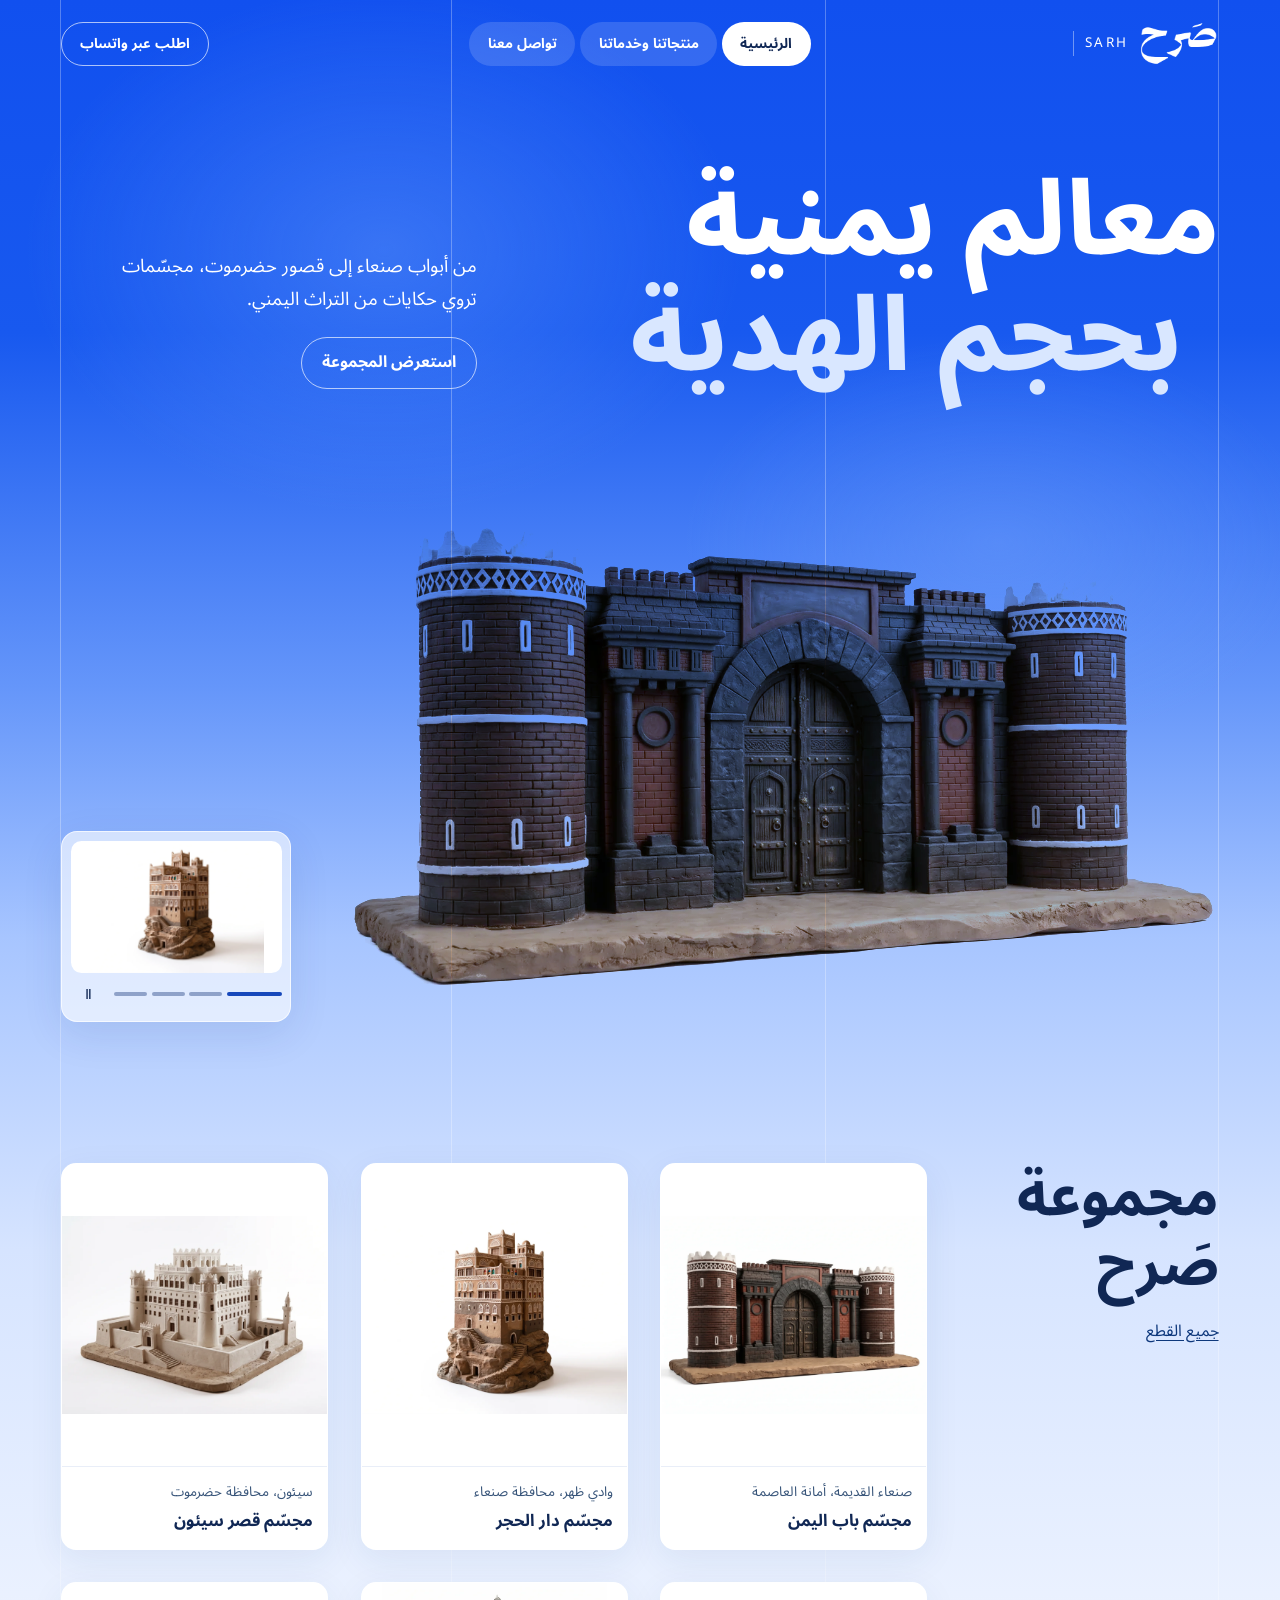
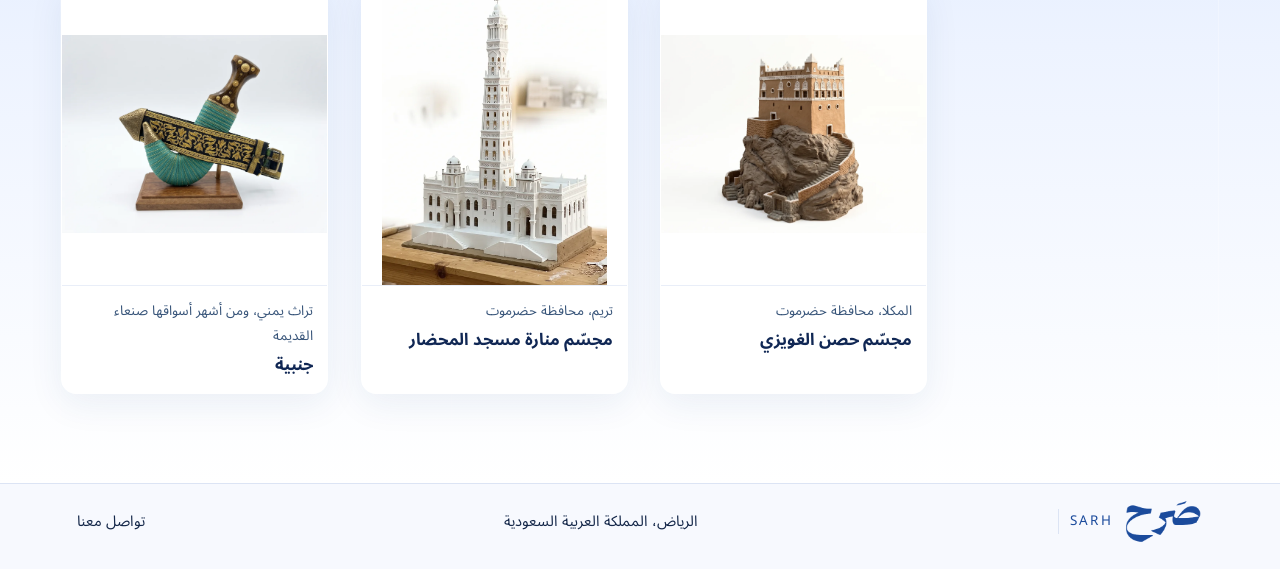
==== commit 9cecc5bd: "تجديد واجهة صَرح وإضافة معرض متحرك" ====
--- a/index.html
+++ b/index.html
@@ -7,43 +7,78 @@
   <link rel="stylesheet" href="https://fonts.googleapis.com/css2?family=Noto+Sans+Arabic:wght@400..800&amp;display=swap">
   <link rel="stylesheet" href="style.css">
   <link rel="stylesheet" href="brand.css">
+  <script src="site.js" defer></script>
 </head>
 <body>
-  <header><a class="brand" href="index.html" aria-label="صَرح، الرئيسية"><strong>صَرح</strong><small lang="en" dir="ltr">SARH</small></a><nav aria-label="التنقّل الرئيسي"><a href="index.html" aria-current="page">الرئيسية</a>
+  <div class="home-shell">
+    <div class="sky-lines" aria-hidden="true"><i></i><i></i><i></i><i></i></div>
+    <header class="site-header">
+    <a class="brand" href="index.html" aria-label="صَرح، الرئيسية"><strong>صَرح</strong><small lang="en" dir="ltr">SARH</small></a>
+    <button class="menu-toggle" type="button" aria-label="قائمة التنقّل" aria-expanded="false" aria-controls="site-nav">
+      <span></span><span></span><span></span>
+    </button>
+    <nav id="site-nav" aria-label="التنقّل الرئيسي"><a href="index.html" aria-current="page">الرئيسية</a>
 <a href="products.html">منتجاتنا وخدماتنا</a>
-<a href="contact.html">تواصل معنا</a></nav></header>
-  <main>
-  <section class="hero">
-  <div class="copy">
-    <h1>معالم يمنية<br><em>بحجم الهدية</em></h1>
-    <p>من أبواب صنعاء إلى قصور حضرموت، اكتشف مجسّمات وقطعًا تروي حكايات من التراث اليمني.</p>
-    <a class="button" href="products.html">استعرض المجموعة</a>
-  </div>
-  <div class="hero-image"><img src="assets/images/bab-al-yemen.webp" alt="مجسّم باب اليمن" decoding="async"></div>
-</section>
-<section class="wrap" aria-labelledby="collection">
-  <div class="sectionhead"><h2 id="collection">المجموعة</h2><a class="line" href="products.html">جميع القطع</a></div>
-  <div class="grid"><article>
+<a href="contact.html">تواصل معنا</a></nav>
+    <a class="header-order" href="https://wa.me/966531148375">اطلب عبر واتساب</a>
+  </header>
+
+    <main>
+      <section class="sky-hero" aria-labelledby="hero-title">
+        <div class="hero-inner">
+          <h1 id="hero-title"><span data-words>معالم يمنية</span><em data-words>بحجم الهدية</em></h1>
+          <div class="hero-intro">
+            <p data-words>من أبواب صنعاء إلى قصور حضرموت، مجسّمات تروي حكايات من التراث اليمني.</p>
+            <a class="explore" href="#collection" data-words>استعرض المجموعة</a>
+          </div>
+        </div>
+        <div class="hero-showcase">
+          <div class="hero-feature">
+            <img src="assets/images/bab-al-yemen.webp" width="1440" height="1075" alt="مجسّم باب اليمن" fetchpriority="high" decoding="async">
+          </div>
+          <aside class="hero-preview" aria-label="معاينة المعالم">
+            <div class="preview-frame">
+          <a href="products.html#dar-al-hajar" data-slide><img src="assets/images/dar-al-hajar.webp" alt="دار الحجر" decoding="async"></a>
+          <a href="products.html#seiyun-palace" data-slide hidden><img src="assets/images/seiyun-palace.webp" alt="قصر سيئون" decoding="async" loading="lazy"></a>
+          <a href="products.html#al-ghuwaizi-fort" data-slide hidden><img src="assets/images/al-ghuwaizi-fort.webp" alt="حصن الغويزي" decoding="async" loading="lazy"></a>
+          <a href="products.html#al-mihdar-minaret" data-slide hidden><img src="assets/images/al-mihdar-minaret.webp" alt="منارة مسجد المحضار" decoding="async" loading="lazy"></a>
+            </div>
+            <div class="preview-controls" hidden>
+              <div class="preview-steps" role="group" aria-label="اختيار المعلم">
+            <button type="button" data-slide-to="0" aria-label="دار الحجر" aria-pressed="true"></button>
+            <button type="button" data-slide-to="1" aria-label="قصر سيئون" aria-pressed="false"></button>
+            <button type="button" data-slide-to="2" aria-label="حصن الغويزي" aria-pressed="false"></button>
+            <button type="button" data-slide-to="3" aria-label="منارة مسجد المحضار" aria-pressed="false"></button>
+              </div>
+              <button class="preview-pause" type="button" aria-label="إيقاف العرض التلقائي">Ⅱ</button>
+            </div>
+          </aside>
+        </div>
+      </section>
+      <section class="wrap collection" data-reveal aria-labelledby="collection">
+  <div class="sectionhead"><h2 id="collection" data-words>مجموعة صَرح</h2><a class="line" href="products.html">جميع القطع</a></div>
+  <div class="grid collection-grid"><article data-reveal-card>
           <a class="product-image" href="products.html#bab-al-yemen" aria-label="عرض مجسّم باب اليمن"><img src="assets/images/bab-al-yemen.webp" alt="باب اليمن" loading="lazy" decoding="async"></a>
           <div class="product-copy"><p class="place">صنعاء القديمة، أمانة العاصمة</p><h3><a href="products.html#bab-al-yemen">مجسّم باب اليمن</a></h3></div>
-        </article><article>
+        </article><article data-reveal-card>
           <a class="product-image" href="products.html#dar-al-hajar" aria-label="عرض مجسّم دار الحجر"><img src="assets/images/dar-al-hajar.webp" alt="دار الحجر" loading="lazy" decoding="async"></a>
           <div class="product-copy"><p class="place">وادي ظهر، محافظة صنعاء</p><h3><a href="products.html#dar-al-hajar">مجسّم دار الحجر</a></h3></div>
-        </article><article>
+        </article><article data-reveal-card>
           <a class="product-image" href="products.html#seiyun-palace" aria-label="عرض مجسّم قصر سيئون"><img src="assets/images/seiyun-palace.webp" alt="قصر سيئون" loading="lazy" decoding="async"></a>
           <div class="product-copy"><p class="place">سيئون، محافظة حضرموت</p><h3><a href="products.html#seiyun-palace">مجسّم قصر سيئون</a></h3></div>
-        </article><article>
+        </article><article data-reveal-card>
           <a class="product-image" href="products.html#al-ghuwaizi-fort" aria-label="عرض مجسّم حصن الغويزي"><img src="assets/images/al-ghuwaizi-fort.webp" alt="حصن الغويزي" loading="lazy" decoding="async"></a>
           <div class="product-copy"><p class="place">المكلا، محافظة حضرموت</p><h3><a href="products.html#al-ghuwaizi-fort">مجسّم حصن الغويزي</a></h3></div>
-        </article><article>
+        </article><article data-reveal-card>
           <a class="product-image" href="products.html#al-mihdar-minaret" aria-label="عرض مجسّم منارة مسجد المحضار"><img src="assets/images/al-mihdar-minaret.webp" alt="منارة مسجد المحضار" loading="lazy" decoding="async"></a>
           <div class="product-copy"><p class="place">تريم، محافظة حضرموت</p><h3><a href="products.html#al-mihdar-minaret">مجسّم منارة مسجد المحضار</a></h3></div>
-        </article><article>
+        </article><article data-reveal-card>
           <a class="product-image" href="products.html#yemeni-jambiya" aria-label="عرض جنبية"><img src="assets/images/yemeni-jambiya.webp" alt="جنبية" loading="lazy" decoding="async"></a>
           <div class="product-copy"><p class="place">تراث يمني، ومن أشهر أسواقها صنعاء القديمة</p><h3><a href="products.html#yemeni-jambiya">جنبية</a></h3></div>
         </article></div>
 </section>
-  </main>
-  <footer><a class="brand" href="index.html" aria-label="صَرح، الرئيسية"><strong>صَرح</strong><small lang="en" dir="ltr">SARH</small></a><span>الرياض، المملكة العربية السعودية</span><a href="contact.html">تواصل معنا</a></footer>
+    </main>
+  </div>
+<footer><a class="brand" href="index.html" aria-label="صَرح، الرئيسية"><strong>صَرح</strong><small lang="en" dir="ltr">SARH</small></a><span>الرياض، المملكة العربية السعودية</span><a href="contact.html">تواصل معنا</a></footer>
 </body>
 </html>
--- a/style.css
+++ b/style.css
@@ -1,8 +1,8 @@
 :root {
-  --ink: #352821;
-  --clay: #853f2d;
-  --paper: #faf7f1;
-  --rule: #d8cabc;
+  --ink: #142749;
+  --accent: #1b4b9c;
+  --paper: #f7f9fe;
+  --rule: #dce4f4;
 }
 
 * { box-sizing: border-box; }
@@ -23,7 +23,7 @@
 }
 header, footer { padding: 1rem 6vw; }
 header { border-bottom: 1px solid var(--rule); }
-.brand { display: inline-flex; align-items: center; gap: .7rem; color: var(--clay); }
+.brand { display: inline-flex; align-items: center; gap: .7rem; color: var(--accent); }
 .brand strong { font-size: 2.7rem; line-height: 1.1; }
 .brand small {
   border-inline-start: 1px solid var(--rule);
@@ -33,8 +33,8 @@
 }
 nav { display: flex; flex-wrap: wrap; justify-content: center; gap: .4rem clamp(.8rem, 3vw, 3rem); font-size: .96rem; }
 nav a { padding: .4rem 0; border-bottom: 2px solid transparent; }
-nav a[aria-current], nav a:hover { color: var(--clay); border-color: var(--clay); }
-.hero { display: grid; grid-template-columns: 44% 56%; background: #542f25; color: #fff6e7; }
+nav a[aria-current], nav a:hover { color: var(--accent); border-color: var(--accent); }
+.hero { display: grid; grid-template-columns: 44% 56%; background: #e5eeff; color: var(--ink); }
 .hero-image {
   display: grid;
   place-items: center;
@@ -46,25 +46,25 @@
 .copy { align-self: center; padding: clamp(2rem, 5vw, 5.5rem) 6vw; }
 h1, h2, h3 { margin: 0; line-height: 1.45; }
 h1 { font-size: clamp(2.25rem, 4.5vw, 4.65rem); font-weight: 800; }
-h1 em { color: #efc79d; font-style: normal; }
+h1 em { color: var(--accent); font-style: normal; }
 h2 { font-size: clamp(1.6rem, 2.5vw, 2.55rem); }
 h3 { font-size: clamp(1.2rem, 1.7vw, 1.6rem); }
 p { margin: .65rem 0 1.2rem; }
 .copy p { max-width: 32rem; }
-.button { display: inline-block; background: #f6e5ca; color: #492c22; padding: .65rem 1.25rem; font-weight: 700; }
-.button:hover { background: white; }
+.button { display: inline-block; background: var(--blue); color: #fff; padding: .65rem 1.25rem; border-radius: 999px; font-weight: 700; }
+.button:hover { background: var(--navy); }
 .wrap { max-width: 90rem; margin: auto; padding: 3rem 6vw; }
 .sectionhead, .catalog-heading { margin-bottom: 1rem; }
 .grid + .catalog-heading { margin-top: 2.75rem; }
-.line { color: var(--clay); text-decoration: underline; text-underline-offset: .24em; }
+.line { color: var(--accent); text-decoration: underline; text-underline-offset: .24em; }
 .grid { display: grid; grid-template-columns: repeat(3, minmax(0, 1fr)); gap: clamp(1rem, 2.5vw, 2rem); }
-article { display: flex; flex-direction: column; min-width: 0; background: #fff; border: 1px solid var(--rule); }
-article:target { outline: 2px solid var(--clay); outline-offset: 3px; }
+article { display: flex; flex-direction: column; min-width: 0; background: #fff; border: 1px solid var(--rule); border-radius: .95rem; overflow: hidden; }
+article:target { outline: 2px solid var(--accent); outline-offset: 3px; }
 .product-image { aspect-ratio: 4 / 3; display: block; min-width: 0; background: #fff; }
 .product-image img { display: block; width: 100%; height: 100%; object-fit: contain; }
 .product-copy { padding: .95rem 1.1rem 1.15rem; border-top: 1px solid var(--rule); }
-.place { margin: 0 0 .25rem; color: var(--clay); font-size: .92rem; }
-.exhibit { color: var(--clay); font-size: .95rem; }
+.place { margin: 0 0 .25rem; color: var(--accent); font-size: .92rem; }
+.exhibit { color: var(--accent); font-size: .95rem; }
 .services { border-top: 1px solid var(--rule); }
 dl { margin: 1.3rem 0; }
 dt { font-weight: 700; }
@@ -83,3 +83,250 @@
 @media (max-width: 520px) {
   .grid { grid-template-columns: 1fr; }
 }
+
+:root {
+  --blue: #1150ef;
+  --navy: #102754;
+  --nav-glass: rgba(255, 255, 255, .15);
+  --gutter: clamp(1.15rem, 4.8vw, 5.5rem);
+  --ease-out: cubic-bezier(.2, .7, .2, 1);
+}
+
+.site-header {
+  position: relative;
+  z-index: 5;
+  display: grid;
+  grid-template-columns: 1fr auto 1fr;
+  align-items: center;
+  gap: .75rem;
+  padding: 1.35rem var(--gutter);
+  color: #fff;
+  background: var(--blue);
+  border: 0;
+}
+.site-header .brand { justify-self: start; color: inherit; }
+.site-header .brand small { border-color: #ffffff65; }
+.site-header nav { gap: .3rem; }
+.site-header nav a, .header-order, .menu-toggle {
+  display: inline-flex;
+  align-items: center;
+  justify-content: center;
+  min-height: 2.75rem;
+  padding: .35rem 1.1rem;
+  border: 1px solid transparent;
+  border-radius: 999px;
+  background: var(--nav-glass);
+  color: #fff;
+  font-size: .86rem;
+  font-weight: 700;
+}
+.site-header nav a[aria-current], .site-header nav a:hover,
+.header-order:hover, .menu-toggle:hover {
+  color: var(--navy);
+  background: #fff;
+}
+.site-header :focus-visible { outline-color: #fff; }
+.header-order { justify-self: end; border-color: #ffffffa8; background: transparent; }
+.menu-toggle { display: none; }
+
+.home-shell {
+  position: relative;
+  isolation: isolate;
+  color: var(--navy);
+  background:
+    radial-gradient(40% 18% at 30% 12%, #78aaff59, transparent 70%),
+    radial-gradient(35% 14% at 78% 26%, #82afff47, transparent 70%),
+    linear-gradient(180deg, #1150ef 0%, #1859ef 16%, #6596fa 33%, #a7c5ff 45%, #d6e4ff 60%, #edf3ff 79%, #fff 100%);
+}
+.home-shell .site-header { background: transparent; }
+.sky-lines { position: absolute; z-index: -1; inset: 0; pointer-events: none; }
+.sky-lines i { position: absolute; inset-block: 0; width: 1px; background: #ffffff49; transform-origin: top; }
+.sky-lines i:nth-child(1) { inset-inline-start: 4.8%; --line-order: 0; }
+.sky-lines i:nth-child(2) { inset-inline-start: 35.45%; --line-order: 1; }
+.sky-lines i:nth-child(3) { inset-inline-start: 64.7%; --line-order: 2; }
+.sky-lines i:nth-child(4) { inset-inline-start: 95.2%; --line-order: 3; }
+.sky-hero { position: relative; overflow: hidden; }
+.hero-inner, .hero-showcase {
+  max-width: 100rem;
+  margin-inline: auto;
+  padding-inline: var(--gutter);
+}
+.hero-inner {
+  position: relative;
+  z-index: 2;
+  display: grid;
+  grid-template-columns: minmax(0, 1fr) minmax(14rem, 26rem);
+  align-items: end;
+  gap: 1.5rem;
+  color: #fff;
+  padding-top: clamp(2rem, 6vw, 6.5rem);
+}
+.hero-inner h1 {
+  font-size: clamp(3.1rem, 8vw, 8.1rem);
+  line-height: 1.13;
+  font-weight: 800;
+}
+.hero-inner h1 > span, .hero-inner h1 > em { display: block; }
+.hero-inner h1 em { color: #d9e7ff; padding-inline-start: .36em; }
+.hero-intro { padding-bottom: .35rem; }
+.hero-intro p { max-width: 23rem; font-size: clamp(1rem, 1.45vw, 1.28rem); line-height: 1.75; margin: 0 0 1.4rem; }
+.explore {
+  display: inline-block;
+  padding: .65rem 1.25rem;
+  border: 1px solid #ffffffa8;
+  border-radius: 999px;
+  font-weight: 700;
+}
+.explore:hover, .explore:focus-visible { color: var(--navy); background: #fff; }
+.explore:focus-visible { outline-color: #fff; }
+.hero-showcase {
+  position: relative;
+  display: grid;
+  grid-template-columns: minmax(0, 1fr) clamp(10rem, 18vw, 17.5rem);
+  align-items: end;
+  gap: clamp(.5rem, 4vw, 4rem);
+  margin-top: clamp(0rem, 1vw, 1rem);
+}
+.hero-feature {
+  min-width: 0;
+  margin-inline: -1rem;
+  mix-blend-mode: multiply;
+}
+.hero-feature img {
+  display: block;
+  width: 100%;
+  height: auto;
+  filter: brightness(1.28) saturate(1.08);
+  /* The photograph already has a white studio backdrop. */
+  mask-image: linear-gradient(to bottom, transparent 1%, black 17%, black 91%, transparent 100%);
+}
+.hero-preview {
+  align-self: end;
+  position: relative;
+  color: var(--navy);
+  margin-block-end: clamp(1rem, 5vw, 5rem);
+  padding: .55rem;
+  border: 1px solid #ffffffad;
+  border-radius: 1rem;
+  background: #ffffff9e;
+  box-shadow: 0 12px 40px #1035781a;
+}
+.preview-frame { aspect-ratio: 1.6; overflow: hidden; border-radius: .65rem; background: #fff; }
+.preview-frame a { display: block; height: 100%; }
+.preview-frame a[hidden], .preview-controls[hidden] { display: none; }
+.preview-frame img { display: block; width: 100%; height: 100%; object-fit: contain; }
+.preview-controls { display: flex; align-items: center; gap: .5rem; padding-top: .25rem; }
+.preview-steps { flex: 1; display: flex; gap: .3rem; }
+.preview-steps button, .preview-pause {
+  cursor: pointer;
+  border: 0;
+  background: transparent;
+  color: inherit;
+}
+.preview-steps button { flex: 1; min-height: 1.9rem; padding: 0; transition: flex .35s; }
+.preview-steps button::after { content: ""; display: block; height: .22rem; border-radius: 1rem; background: #445e9785; }
+.preview-steps button[aria-pressed="true"] { flex: 1.65; }
+.preview-steps button[aria-pressed="true"]::after { background: #1748bb; }
+.preview-pause { min-width: 2.2rem; min-height: 2.2rem; font-size: .9rem; }
+
+.collection {
+  display: grid;
+  grid-template-columns: minmax(10rem, .65fr) minmax(0, 2.35fr);
+  align-items: start;
+  gap: 1.5rem clamp(1.5rem, 4vw, 5rem);
+  max-width: 100rem;
+  padding: clamp(3rem, 6vw, 7rem) var(--gutter) clamp(3rem, 7vw, 7rem);
+}
+.collection .sectionhead { display: grid; justify-content: start; margin: 0; gap: 1rem; }
+.collection h2 { font-size: clamp(2.45rem, 4.5vw, 5rem); line-height: 1.2; }
+.collection h2 { text-decoration: underline; text-decoration-thickness: .035em; text-underline-offset: .12em; }
+.collection .line { color: #0e387c; }
+.collection-grid article { overflow: hidden; border: 1px solid #ffffffa6; border-radius: .95rem; background: #fff; box-shadow: 0 10px 35px #153d7b13; }
+.collection-grid .product-image { aspect-ratio: .88; overflow: hidden; }
+.collection-grid img { transition: transform .8s var(--ease-out); }
+.collection-grid a:hover img, .collection-grid a:focus-visible img { transform: scale(1.06); }
+.collection-grid a:focus-visible { outline-offset: -4px; }
+.collection-grid .product-copy { padding: .85rem .9rem 1rem; border-color: #e9eef8; }
+.collection-grid .place { color: #375479; font-size: .84rem; }
+.collection-grid h3 { font-size: clamp(1rem, 1.3vw, 1.3rem); }
+
+.word { display: inline-block; }
+@keyframes line-grow { from { transform: scaleY(0); } to { transform: scaleY(1); } }
+@keyframes nav-in { from { opacity: 0; transform: translateY(-.75rem); } }
+@keyframes word-in { from { opacity: 0; transform: translateY(.45em); filter: blur(.2em); } }
+@keyframes feature-in { from { opacity: 0; transform: translateY(28%) scale(1.045); } }
+@keyframes rise-in { from { opacity: 0; transform: translateY(1.4rem) scale(.98); } }
+
+@media (prefers-reduced-motion: no-preference) {
+  .with-motion .sky-lines i { animation: line-grow 1.6s cubic-bezier(.65, 0, .35, 1) calc(var(--line-order) * .1s) both; }
+  .with-motion .site-header :is(.brand, nav a, .menu-toggle, .header-order) { animation: nav-in .7s var(--ease-out) var(--nav-delay, .12s) both; }
+  .with-motion .site-header nav a:nth-child(1) { --nav-delay: .2s; }
+  .with-motion .site-header nav a:nth-child(2) { --nav-delay: .28s; }
+  .with-motion .site-header nav a:nth-child(3) { --nav-delay: .36s; }
+  .with-motion .site-header :is(.menu-toggle, .header-order) { --nav-delay: .44s; }
+  .with-motion .hero-inner h1 .word { animation: word-in .9s var(--ease-out) calc(.48s + var(--word) * .13s) both; }
+  .with-motion .hero-inner h1 em .word { animation-delay: calc(.74s + var(--word) * .13s); }
+  .with-motion .hero-intro p .word { animation: word-in .7s var(--ease-out) calc(1s + var(--word) * .055s) both; }
+  .with-motion .explore { animation: rise-in .85s var(--ease-out) 1.56s both; }
+  .with-motion .hero-feature { animation: feature-in 3s cubic-bezier(.22, .61, .24, 1) .2s both; }
+  .with-motion .hero-preview { animation: rise-in .95s var(--ease-out) 1.8s both; }
+  .with-motion .collection.observe:not(.is-visible) :is(h2 .word, article) { opacity: 0; }
+  .with-motion .collection.is-visible h2 .word { animation: word-in .8s var(--ease-out) calc(var(--word) * .13s) both; }
+  .with-motion .collection.is-visible article { animation: rise-in .95s var(--ease-out) var(--card-delay, .16s) both; }
+  .with-motion .collection article:nth-child(3n+2) { --card-delay: .28s; }
+  .with-motion .collection article:nth-child(3n) { --card-delay: .4s; }
+  html:has(.home-shell) { scroll-behavior: smooth; }
+}
+@media (prefers-reduced-motion: reduce) {
+  .collection-grid img, .preview-steps button { transition: none; }
+  .collection-grid a:hover img, .collection-grid a:focus-visible img { transform: none; }
+}
+@media (max-width: 860px) {
+  .site-header { grid-template-columns: 1fr auto; }
+  .site-header .header-order { display: none; }
+  .menu-enabled .menu-toggle {
+    display: flex;
+    flex-direction: column;
+    justify-content: center;
+    gap: .25rem;
+    width: 2.75rem;
+    padding: .6rem;
+    cursor: pointer;
+  }
+  .menu-toggle span { width: 1.05rem; height: 2px; border-radius: 1rem; background: currentColor; }
+  .site-header nav { grid-column: 1 / -1; }
+  .menu-enabled nav {
+    position: absolute;
+    inset: calc(100% - .25rem) var(--gutter) auto;
+    display: none;
+    padding: .6rem;
+    border: 1px solid #ffffff66;
+    border-radius: 1rem;
+    background: #1443b3f0;
+    backdrop-filter: blur(1rem);
+    box-shadow: 0 1rem 2rem #10275433;
+  }
+  .menu-enabled .menu-toggle[aria-expanded="true"] + nav { display: grid; }
+  .hero-inner { grid-template-columns: 1fr; align-items: start; gap: 1.35rem; }
+  .hero-showcase { grid-template-columns: minmax(0, 1fr) minmax(8rem, 24%); gap: .7rem; }
+  .collection { grid-template-columns: 1fr; }
+  .collection .sectionhead { display: flex; justify-content: space-between; }
+  .collection-grid {
+    grid-template-columns: none;
+    grid-auto-flow: column;
+    grid-auto-columns: clamp(11.75rem, 33vw, 17rem);
+    overflow-x: auto;
+    padding: .4rem .15rem 1.25rem;
+    scroll-snap-type: x mandatory;
+    scrollbar-width: thin;
+    scrollbar-color: #6584bd transparent;
+  }
+  .collection-grid article { scroll-snap-align: start; }
+}
+@media (max-width: 480px) {
+  .hero-inner h1 { font-size: clamp(2.65rem, 11vw, 3.6rem); }
+  .hero-showcase { grid-template-columns: 1fr; gap: 0; }
+  .hero-feature { margin-inline: -.75rem; }
+  .hero-preview { width: 9.75rem; justify-self: end; margin-block: -1.1rem 0; }
+  .collection-grid { grid-auto-columns: min(66vw, 16rem); }
+}
